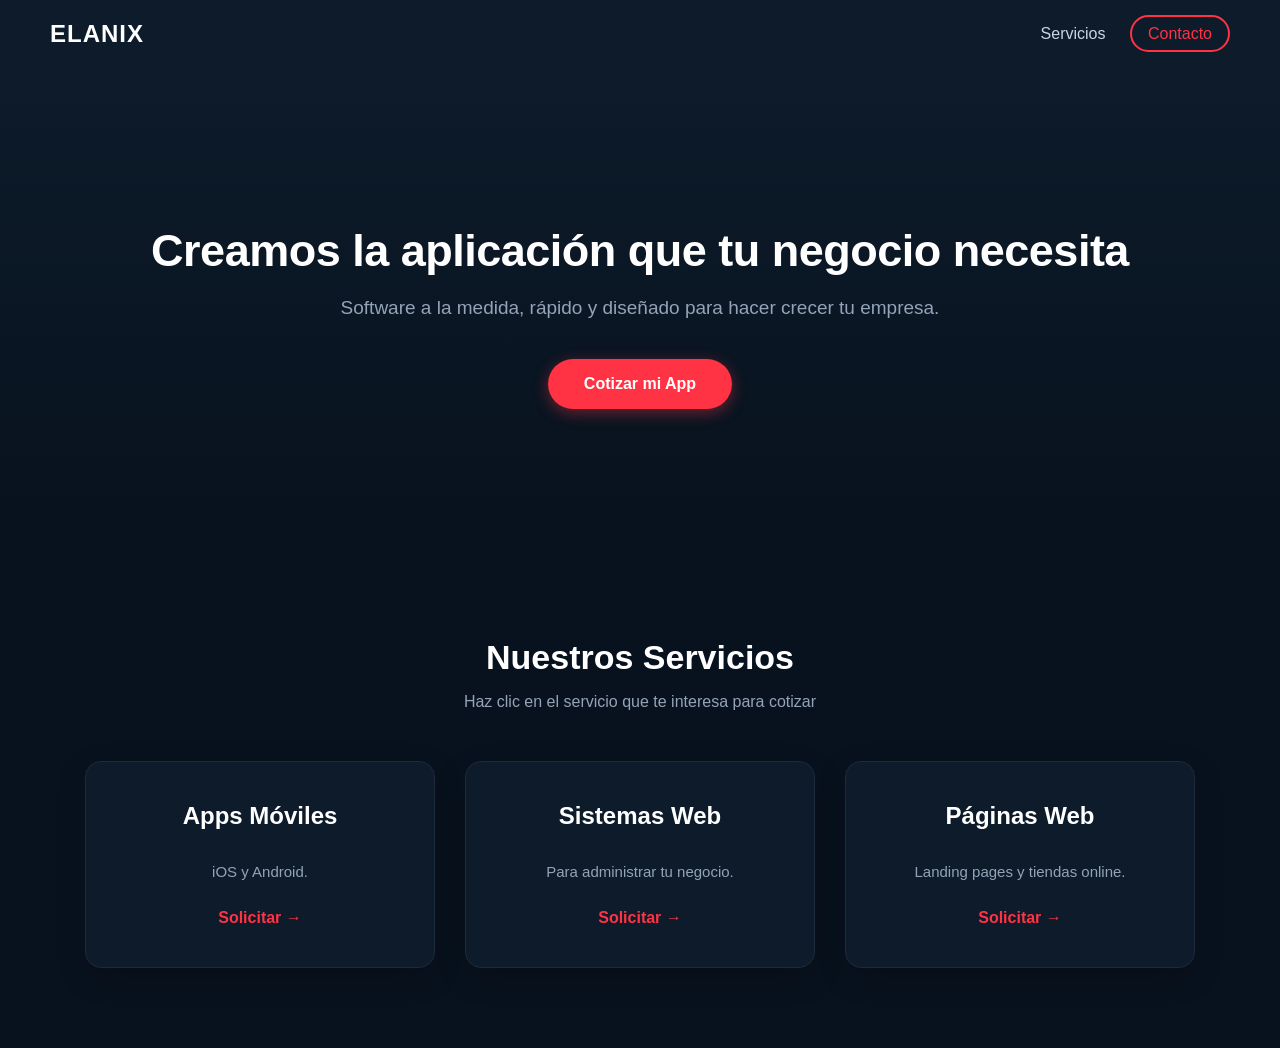
==== index.html @ a85f3496 "Add files via upload" ====
<!DOCTYPE html>
<html lang="es">
<head>
    <meta charset="UTF-8">
    <meta name="viewport" content="width=device-width, initial-scale=1.0">
    <title>ELANIX - Aplicaciones Web y Móviles</title>
    <link rel="stylesheet" href="style.css">
</head>
<body>

    <header>
        <div class="logo">ELANIX</div>
        <nav>
            <a href="#servicios">Servicios</a>
            <a href="contacto.html" class="btn-contacto">Contacto</a>
        </nav>
    </header>

    <section class="hero">
        <h1>Creamos la aplicación que tu negocio necesita</h1>
        <p>Software a la medida, rápido y diseñado para hacer crecer tu empresa.</p>
        <a href="contacto.html" class="btn-principal" style="text-decoration: none; display: inline-block;">Cotizar mi App</a>
    </section>

    <section id="servicios" class="servicios">
        <h2>Nuestros Servicios</h2>
        <p>Haz clic en el servicio que te interesa para cotizar</p>
        
        <div class="tarjetas">
            <a href="contacto.html" class="tarjeta-link">
                <div class="tarjeta">
                    <h3>Apps Móviles</h3>
                    <p>iOS y Android.</p>
                    <span class="btn-tarjeta">Solicitar →</span>
                </div>
            </a>

            <a href="contacto.html" class="tarjeta-link">
                <div class="tarjeta">
                    <h3>Sistemas Web</h3>
                    <p>Para administrar tu negocio.</p>
                    <span class="btn-tarjeta">Solicitar →</span>
                </div>
            </a>

            <a href="contacto.html" class="tarjeta-link">
                <div class="tarjeta">
                    <h3>Páginas Web</h3>
                    <p>Landing pages y tiendas online.</p>
                    <span class="btn-tarjeta">Solicitar →</span>
                </div>
            </a>
        </div>
    </section>

</body>
</html>
---- style.css ----
/* ==========================================
   1. ESTILOS GENERALES (Fondo Negro Azulado)
   ========================================== */
body {
    font-family: 'Segoe UI', Tahoma, Geneva, Verdana, sans-serif;
    background-color: #08121e; /* Negro azulado profundo de fondo general */
    margin: 0;
    color: #f8f9fa; /* Texto general en blanco grisáceo para que resalte */
}

/* Navegación Superior */
header {
    background-color: #0d1b2a; /* Azul oscuro para el menú */
    display: flex;
    justify-content: space-between;
    align-items: center;
    padding: 20px 50px;
    box-shadow: 0 4px 20px rgba(0,0,0,0.3);
}

.logo {
    font-size: 24px;
    font-weight: bold;
    color: #ffffff; /* Logo en Blanco */
    letter-spacing: 1px;
}

header nav a {
    text-decoration: none;
    color: #cbd5e1;
    margin-left: 20px;
    font-weight: 500;
    transition: color 0.3s;
}

header nav a:hover {
    color: #ff3344; /* Rojo brillante al pasar el cursor */
}

/* Botón especial de contacto en el menú */
header nav a.btn-contacto {
    border: 2px solid #ff3344; /* Borde Rojo */
    color: #ff3344;
    padding: 8px 16px;
    border-radius: 20px;
    transition: background-color 0.3s, color 0.3s;
}

header nav a.btn-contacto:hover {
    background-color: #ff3344;
    color: #ffffff;
}

/* ==========================================
   2. PÁGINA PRINCIPAL (Hero y Servicios)
   ========================================== */

/* Sección de Bienvenida (Hero) */
.hero {
    text-align: center;
    padding: 120px 20px;
    background: linear-gradient(180deg, #0d1b2a 0%, #08121e 100%); /* Degradado suave */
    color: #ffffff;
}

.hero h1 {
    font-size: 45px;
    margin-bottom: 20px;
    font-weight: 700;
    letter-spacing: -0.5px;
}

.hero p {
    font-size: 19px;
    margin-bottom: 40px;
    color: #94a3b8; /* Gris azulado suave */
}

/* Botón principal de Cotizar (Rojo Neón) */
.btn-principal {
    background-color: #ff3344; 
    color: #ffffff !important;
    padding: 16px 36px;
    font-weight: bold;
    border-radius: 30px;
    box-shadow: 0 4px 15px rgba(255, 51, 68, 0.4);
    transition: transform 0.2s, box-shadow 0.2s, background-color 0.2s;
}

.btn-principal:hover {
    background-color: #e02233; 
    transform: translateY(-3px);
    box-shadow: 0 6px 25px rgba(255, 51, 68, 0.6);
}

/* Sección de Servicios */
.servicios {
    padding: 80px 20px;
    text-align: center;
}

.servicios h2 {
    font-size: 34px;
    color: #ffffff;
    margin-bottom: 10px;
}

.servicios > p {
    color: #94a3b8;
    margin-bottom: 50px;
}

/* Contenedor de Tarjetas */
.tarjetas {
    display: flex;
    justify-content: center;
    gap: 30px;
    flex-wrap: wrap;
    max-width: 1200px;
    margin: 0 auto;
}

/* Enlaces de las Tarjetas */
.tarjeta-link {
    text-decoration: none;
    color: inherit;
    flex: 1;
    min-width: 280px;
    max-width: 350px;
}

/* Tarjetas en entorno oscuro */
.tarjeta {
    background: #0d1b2a; /* Azul oscuro cyber para las tarjetas */
    padding: 40px 25px;
    border-radius: 16px;
    box-shadow: 0 10px 30px rgba(0,0,0,0.2);
    transition: transform 0.3s, box-shadow 0.3s, border-color 0.3s;
    border: 1px solid #1e293b;
    height: 100%;
    box-sizing: border-box;
    display: flex;
    flex-direction: column;
    justify-content: space-between;
}

.tarjeta h3 {
    font-size: 24px;
    color: #ffffff;
    margin-top: 0;
    margin-bottom: 15px;
}

.tarjeta p {
    color: #94a3b8;
    font-size: 15px;
    line-height: 1.6;
    margin-bottom: 25px;
}

/* Botón interno "Solicitar ->" */
.btn-tarjeta {
    color: #ff3344;
    font-weight: bold;
    font-size: 16px;
    display: inline-block;
    transition: transform 0.2s;
}

/* Efectos Hover Tarjetas Oscuras */
.tarjeta-link:hover .tarjeta {
    transform: translateY(-10px);
    box-shadow: 0 15px 35px rgba(255, 51, 68, 0.15);
    border-color: #ff3344; /* El borde se ilumina en rojo al pasar el mouse */
}

.tarjeta-link:hover .btn-tarjeta {
    transform: translateX(6px);
}

/* ==========================================
   3. PÁGINA DE CONTACTO (Formulario Oscuro)
   ========================================== */
.contenedor-contacto {
    display: flex;
    justify-content: center;
    align-items: center;
    min-height: 80vh;
    padding: 40px 20px;
}

.tarjeta-formulario {
    background: #0d1b2a; /* Mismo azul oscuro cyber */
    padding: 40px;
    border-radius: 16px;
    box-shadow: 0 20px 40px rgba(0,0,0,0.4);
    max-width: 500px;
    width: 100%;
    border-top: 5px solid #ff3344; /* Línea roja brillante arriba */
}

.tarjeta-formulario h2 {
    margin-top: 0;
    color: #ffffff;
    font-size: 30px;
}

.tarjeta-formulario p {
    color: #94a3b8;
    margin-bottom: 30px;
    font-size: 15px;
}

.grupo-input {
    margin-bottom: 23px;
}

.grupo-input label {
    display: block;
    margin-bottom: 8px;
    font-weight: 600;
    font-size: 14px;
    color: #cbd5e1;
}

.grupo-input input, 
.grupo-input select, 
.grupo-input textarea {
    width: 100%;
    padding: 13px;
    border: 1px solid #1e293b;
    border-radius: 8px;
    font-size: 15px;
    box-sizing: border-box;
    transition: border-color 0.3s, box-shadow 0.3s;
    background-color: #08121e; /* El interior de los inputs es negro azulado */
    color: #ffffff;
}

/* Enfoque de campos en modo oscuro */
.grupo-input input:focus, 
.grupo-input select:focus, 
.grupo-input textarea:focus {
    outline: none;
    border-color: #ff3344; /* Se iluminan en rojo al escribir */
    box-shadow: 0 0 0 3px rgba(255, 51, 68, 0.2);
}

/* Botón de Enviar por WhatsApp */
.btn-enviar {
    background-color: #ff3344;
    color: #ffffff;
    border: none;
    padding: 15px;
    width: 100%;
    border-radius: 8px;
    font-size: 16px;
    font-weight: bold;
    cursor: pointer;
    transition: background-color 0.3s, transform 0.1s;
    box-shadow: 0 4px 15px rgba(255, 51, 68, 0.3);
}

.btn-enviar:hover {
    background-color: #e02233;
}

.btn-enviar:active {
    transform: scale(0.98);
}
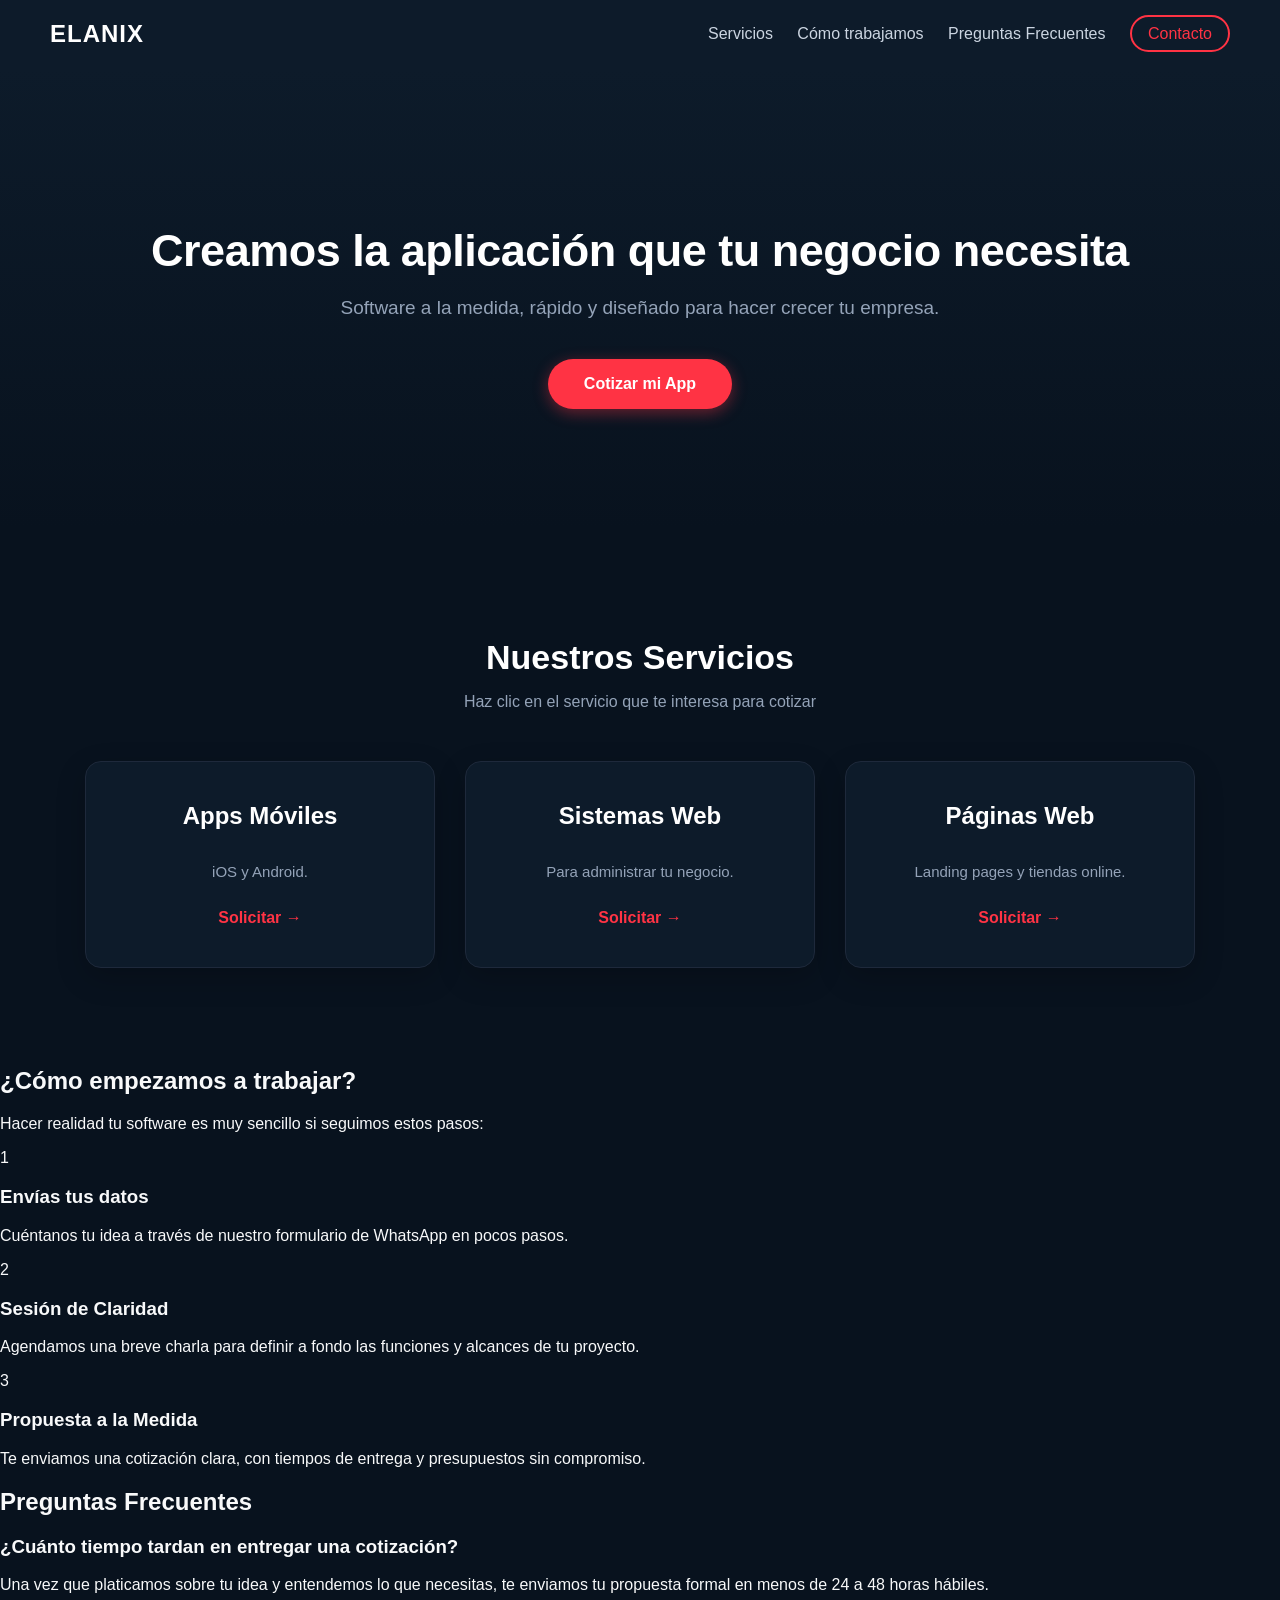
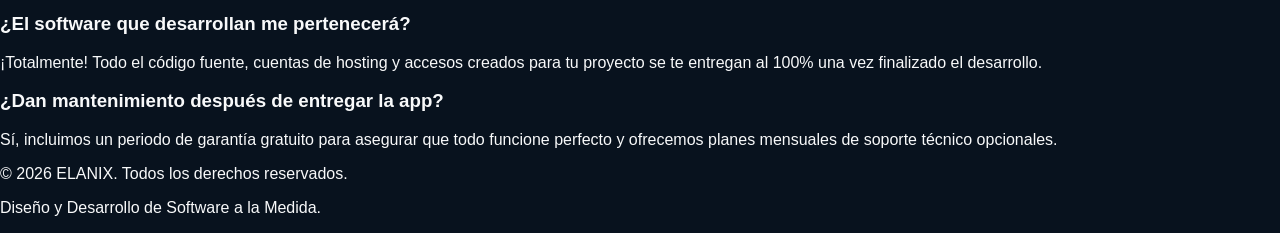
==== commit dd919134: "Update index.html" ====
--- a/index.html
+++ b/index.html
@@ -12,6 +12,8 @@
         <div class="logo">ELANIX</div>
         <nav>
             <a href="#servicios">Servicios</a>
+            <a href="#proceso">Cómo trabajamos</a>
+            <a href="#faqs">Preguntas Frecuentes</a>
             <a href="contacto.html" class="btn-contacto">Contacto</a>
         </nav>
     </header>
@@ -53,5 +55,52 @@
         </div>
     </section>
 
+    <section id="proceso" class="proceso-seccion">
+        <h2>¿Cómo empezamos a trabajar?</h2>
+        <p>Hacer realidad tu software es muy sencillo si seguimos estos pasos:</p>
+        <div class="pasos-contenedor">
+            <div class="paso-tarjeta">
+                <div class="paso-numero">1</div>
+                <h3>Envías tus datos</h3>
+                <p>Cuéntanos tu idea a través de nuestro formulario de WhatsApp en pocos pasos.</p>
+            </div>
+            <div class="paso-tarjeta">
+                <div class="paso-numero">2</div>
+                <h3>Sesión de Claridad</h3>
+                <p>Agendamos una breve charla para definir a fondo las funciones y alcances de tu proyecto.</p>
+            </div>
+            <div class="paso-tarjeta">
+                <div class="paso-numero">3</div>
+                <h3>Propuesta a la Medida</h3>
+                <p>Te enviamos una cotización clara, con tiempos de entrega y presupuestos sin compromiso.</p>
+            </div>
+        </div>
+    </section>
+
+    <section id="faqs" class="faqs-seccion">
+        <h2>Preguntas Frecuentes</h2>
+        <div class="faqs-contenedor">
+            <div class="faq-item">
+                <h3>¿Cuánto tiempo tardan en entregar una cotización?</h3>
+                <p>Una vez que platicamos sobre tu idea y entendemos lo que necesitas, te enviamos tu propuesta formal en menos de 24 a 48 horas hábiles.</p>
+            </div>
+            <div class="faq-item">
+                <h3>¿El software que desarrollan me pertenecerá?</h3>
+                <p>¡Totalmente! Todo el código fuente, cuentas de hosting y accesos creados para tu proyecto se te entregan al 100% una vez finalizado el desarrollo.</p>
+            </div>
+            <div class="faq-item">
+                <h3>¿Dan mantenimiento después de entregar la app?</h3>
+                <p>Sí, incluimos un periodo de garantía gratuito para asegurar que todo funcione perfecto y ofrecemos planes mensuales de soporte técnico opcionales.</p>
+            </div>
+        </div>
+    </section>
+
+    <footer>
+        <div class="footer-contenido">
+            <p>&copy; 2026 ELANIX. Todos los derechos reservados.</p>
+            <p>Diseño y Desarrollo de Software a la Medida.</p>
+        </div>
+    </footer>
+
 </body>
-</html>+</html>
